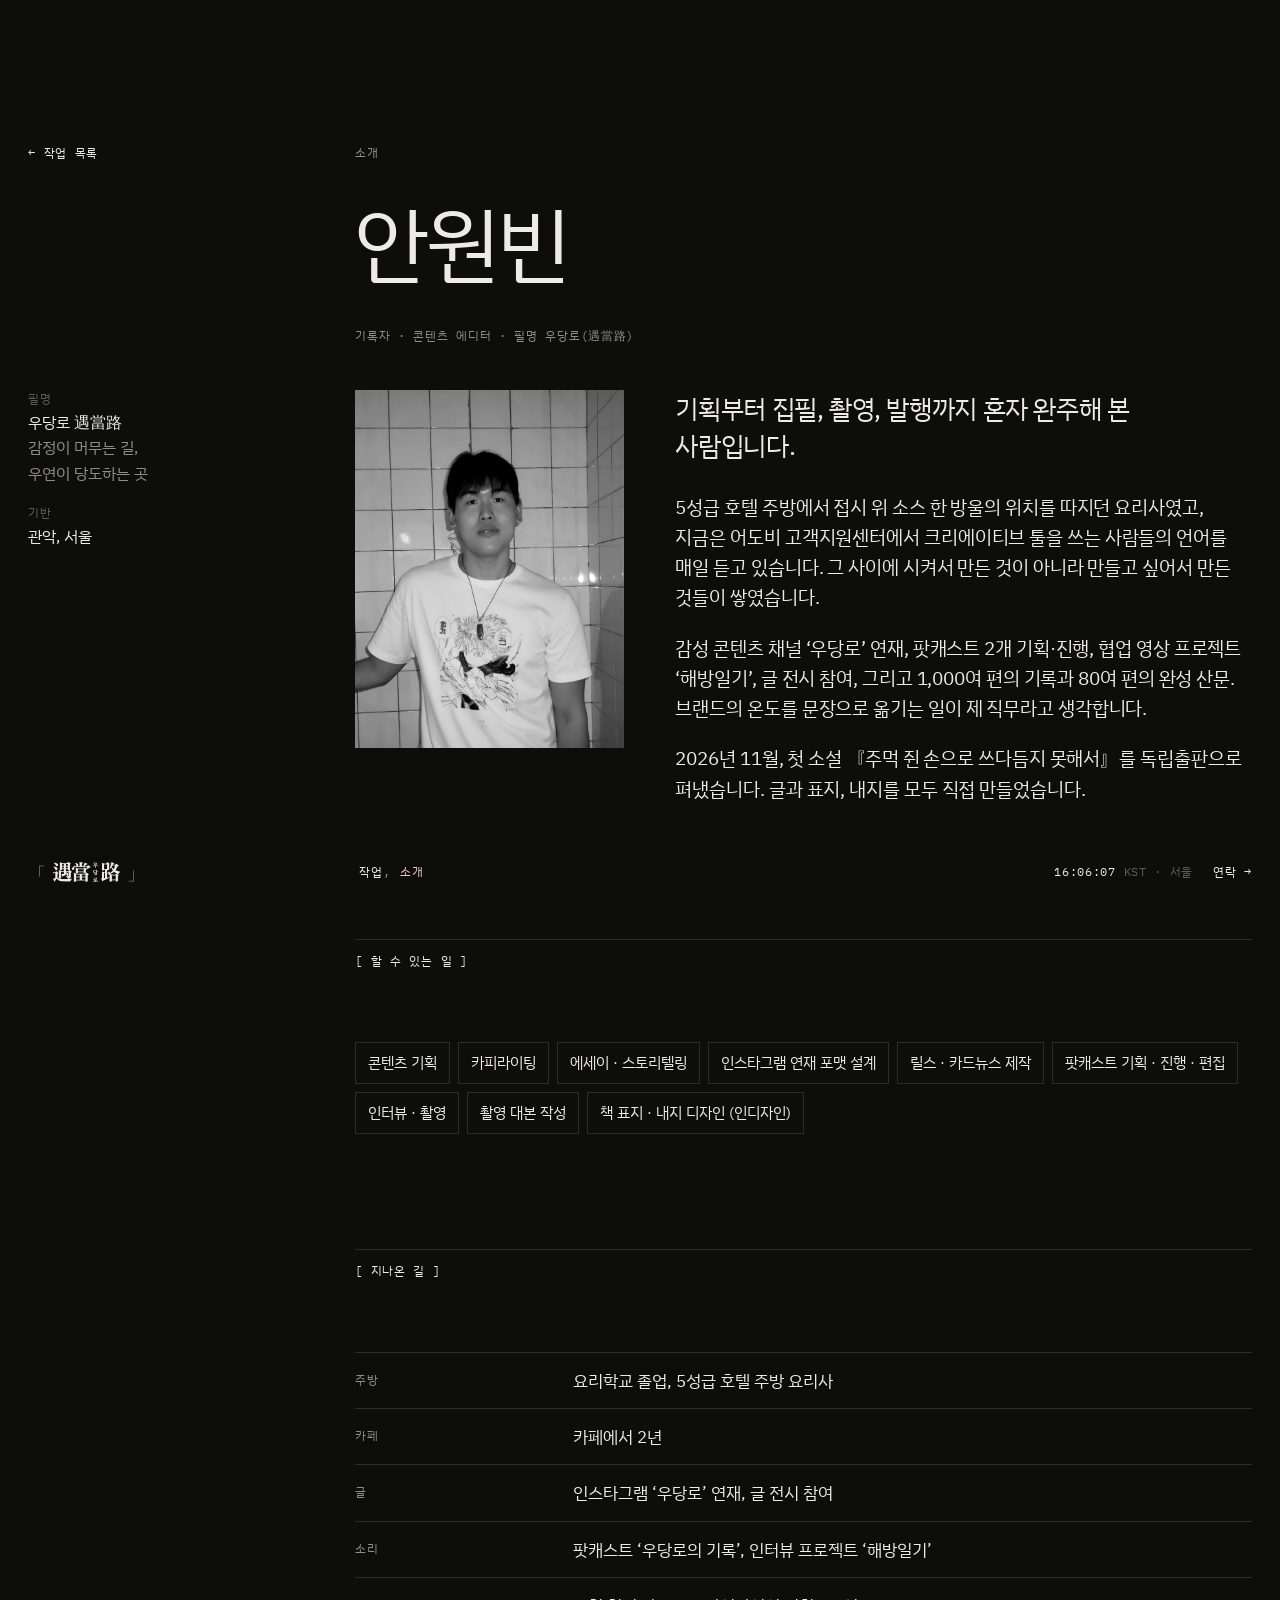
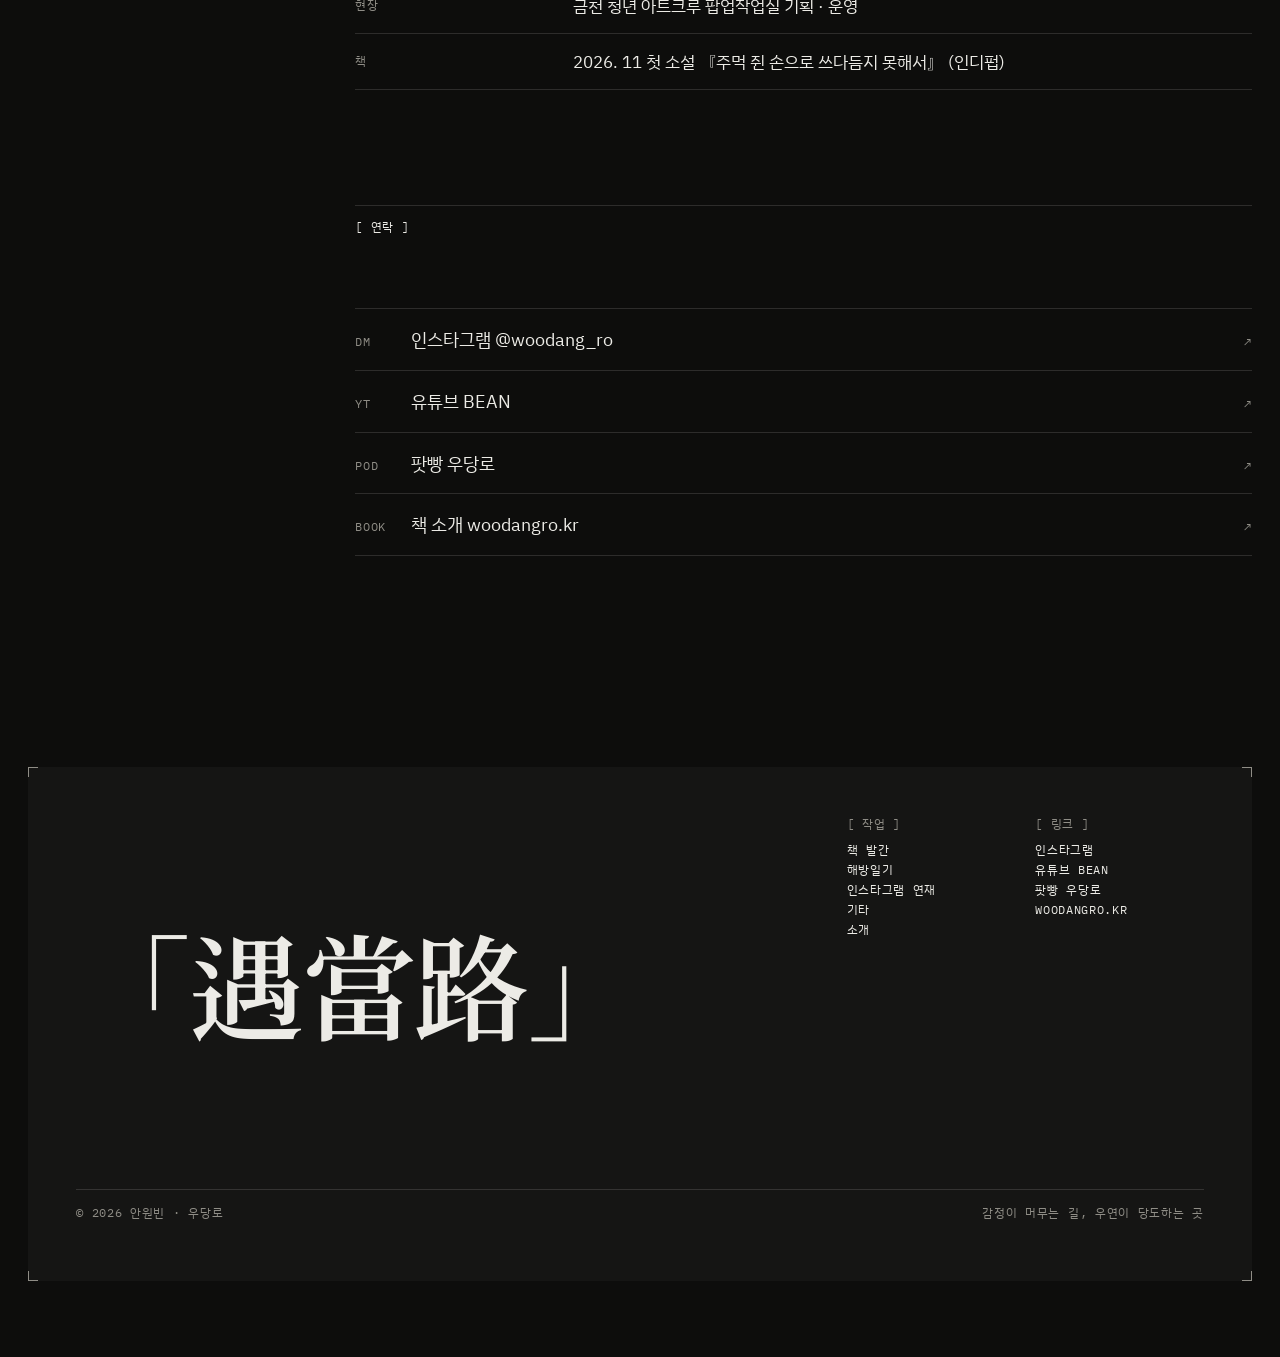
==== about/index.html @ 2c6e069e "포트폴리오 새로 만들기: 책 발간 · 해방일기 · 인스타그램 연재 · 기타 · 소개 Co-Authored-By: Claude Opus 5.5 <noreply@anthropic.co" ====
<!DOCTYPE html>
<html lang="ko">
<head>
<meta charset="utf-8">
<meta name="viewport" content="width=device-width, initial-scale=1, viewport-fit=cover">
<title>소개 — 안원빈 · 우당로</title>
<meta name="description" content="기록자 · 콘텐츠 에디터 안원빈. 필명 우당로(遇當路). 요리사에서 카페를 거쳐 글을 쓰기까지.">
<link rel="canonical" href="https://portfolio.woodangro.kr/about/">
<meta property="og:type" content="website">
<meta property="og:title" content="소개 — 안원빈 · 우당로">
<meta property="og:description" content="기록자 · 콘텐츠 에디터 안원빈. 필명 우당로(遇當路). 요리사에서 카페를 거쳐 글을 쓰기까지.">
<meta property="og:url" content="https://portfolio.woodangro.kr/about/">
<meta property="og:image" content="https://portfolio.woodangro.kr/img/og.jpg">
<meta name="twitter:card" content="summary_large_image">
<meta name="theme-color" content="#0d0d0c">
<link rel="icon" href="../img/favicon.png">
<link rel="preconnect" href="https://fonts.googleapis.com">
<link rel="preconnect" href="https://fonts.gstatic.com" crossorigin>
<link rel="stylesheet" href="https://fonts.googleapis.com/css2?family=Gowun+Batang:wght@400;700&family=IBM+Plex+Mono:wght@400;500&family=IBM+Plex+Sans+KR:wght@300;400;500&family=Noto+Serif+KR:wght@300;600&display=swap">
<link rel="stylesheet" href="../assets/site.css">
</head>
<body>

<div class="bar" role="navigation" aria-label="사이트 메뉴">
  <a class="seal" href="../" aria-label="처음으로"><span class="br">「</span><img src="../img/logo-w.png" alt="遇當路" width="66" height="20"><span class="br">」</span></a>
  <nav><a href="../#work">작업</a><a href="../about/" aria-current="page">소개</a></nav>
  <p class="clock" id="clock" aria-hidden="true"></p>
  <a class="contact" href="../about/#contact">연락 →</a>
</div>
<main>
<header class="p-head">
  <a class="back mono" href="../">← 작업 목록</a>
  <p class="kicker mono mute">소개</p>
  <h1>안원빈</h1>
  <p class="lede mono">기록자 · 콘텐츠 에디터 · 필명 우당로(遇當路)</p>
</header>
<div class="p-body">
<aside class="p-meta rv"><dl><dt class="mono">필명</dt><dd>우당로 遇當路<br><span class="mute">감정이 머무는 길,<br>우연이 당도하는 곳</span></dd><dt class="mono">기반</dt><dd>관악, 서울</dd></dl></aside>
<div class="p-main">
  <div class="about-grid">
    <figure class="rv"><img src="../img/me.jpg" alt="안원빈" width="784" height="1045"></figure>
    <div class="prose rv" style="margin:0">
      <p class="first">기획부터 집필, 촬영, 발행까지 혼자 완주해 본 사람입니다.</p>
      <p>5성급 호텔 주방에서 접시 위 소스 한 방울의 위치를 따지던 요리사였고, 지금은 어도비 고객지원센터에서 크리에이티브 툴을 쓰는 사람들의 언어를 매일 듣고 있습니다. 그 사이에 시켜서 만든 것이 아니라 만들고 싶어서 만든 것들이 쌓였습니다.</p>
      <p>감성 콘텐츠 채널 ‘우당로’ 연재, 팟캐스트 2개 기획·진행, 협업 영상 프로젝트 ‘해방일기’, 글 전시 참여, 그리고 1,000여 편의 기록과 80여 편의 완성 산문. 브랜드의 온도를 문장으로 옮기는 일이 제 직무라고 생각합니다.</p>
      <p>2026년 11월, 첫 소설 『주먹 쥔 손으로 쓰다듬지 못해서』를 독립출판으로 펴냈습니다. 글과 표지, 내지를 모두 직접 만들었습니다.</p>
    </div>
  </div>
  <h2 class="sec-label mono" style="font-weight:400"><span>[ 할 수 있는 일 ]</span></h2>
  <ul class="skills rv"><li>콘텐츠 기획</li><li>카피라이팅</li><li>에세이 · 스토리텔링</li><li>인스타그램 연재 포맷 설계</li><li>릴스 · 카드뉴스 제작</li><li>팟캐스트 기획 · 진행 · 편집</li><li>인터뷰 · 촬영</li><li>촬영 대본 작성</li><li>책 표지 · 내지 디자인 (인디자인)</li></ul>
  <h2 class="sec-label mono" style="font-weight:400"><span>[ 지나온 길 ]</span></h2>
  <ul class="cv rv"><li><span class="mono">주방</span><span>요리학교 졸업, 5성급 호텔 주방 요리사</span></li><li><span class="mono">카페</span><span>카페에서 2년</span></li><li><span class="mono">글</span><span>인스타그램 ‘우당로’ 연재, 글 전시 참여</span></li><li><span class="mono">소리</span><span>팟캐스트 ‘우당로의 기록’, 인터뷰 프로젝트 ‘해방일기’</span></li><li><span class="mono">현장</span><span>금천 청년 아트크루 팝업작업실 기획 · 운영</span></li><li><span class="mono">책</span><span>2026. 11 첫 소설 『주먹 쥔 손으로 쓰다듬지 못해서』 (인디펍)</span></li></ul>
  <h2 class="sec-label mono" style="font-weight:400" id="contact"><span>[ 연락 ]</span></h2>
  <ul class="links rv" style="margin-bottom:clamp(60px,9vw,120px)">
    <li><a href="https://www.instagram.com/woodang_ro/" target="_blank" rel="noopener"><span class="mono mute">DM</span><span class="t">인스타그램 @woodang_ro</span><span class="mono mute">↗</span></a></li>
    <li><a href="https://www.youtube.com/@BEAN-zq9ng" target="_blank" rel="noopener"><span class="mono mute">YT</span><span class="t">유튜브 BEAN</span><span class="mono mute">↗</span></a></li>
    <li><a href="https://www.podbbang.com/channels/1793756" target="_blank" rel="noopener"><span class="mono mute">POD</span><span class="t">팟빵 우당로</span><span class="mono mute">↗</span></a></li>
    <li><a href="https://woodangro.kr/" target="_blank" rel="noopener"><span class="mono mute">BOOK</span><span class="t">책 소개 woodangro.kr</span><span class="mono mute">↗</span></a></li>
  </ul>
</div>
</div>
</main>

<footer class="foot rv">
  <div class="ticks" aria-hidden="true"><i></i><i></i><i></i><i></i></div>
  <p class="big" aria-label="우당로"><span class="br">「</span>遇當路<span class="br">」</span></p>
  <div class="cols mono">
    <div><p>[ 작업 ]</p><ul><li><a href="../book/">책 발간</a></li><li><a href="../haebang/">해방일기</a></li><li><a href="../instagram/">인스타그램 연재</a></li><li><a href="../etc/">기타</a></li><li><a href="../about/">소개</a></li></ul></div>
    <div><p>[ 링크 ]</p><ul>
      <li><a href="https://www.instagram.com/woodang_ro/" target="_blank" rel="noopener">인스타그램</a></li>
      <li><a href="https://www.youtube.com/@BEAN-zq9ng" target="_blank" rel="noopener">유튜브 BEAN</a></li>
      <li><a href="https://www.podbbang.com/channels/1793756" target="_blank" rel="noopener">팟빵 우당로</a></li>
      <li><a href="https://woodangro.kr/" target="_blank" rel="noopener">woodangro.kr</a></li>
    </ul></div>
  </div>
  <p class="copy mono"><span>© 2026 안원빈 · 우당로</span><span>감정이 머무는 길, 우연이 당도하는 곳</span></p>
</footer>
<script src="../assets/site.js" defer></script>
</body>
</html>
---- assets/site.css ----
/* 안원빈 · 우당로 포트폴리오 */
:root{
  --bg:#0d0d0c;
  --bg2:#151514;
  --fg:#ecebe6;
  --mute:#8f8d86;
  --dim:#5e5c57;
  --rule:rgba(236,235,230,.14);
  --pink:#f3bdd0;
  --sans:"IBM Plex Sans KR","Apple SD Gothic Neo","Noto Sans KR",system-ui,sans-serif;
  --mono:"IBM Plex Mono","IBM Plex Sans KR",ui-monospace,monospace;
  --serif:"Gowun Batang","Noto Serif KR","AppleMyungjo",serif;
  --hanja:"Noto Serif KR","Nanum Myeongjo",serif;
  --gut:clamp(16px,2.2vw,32px);
  --bar:56px;
  --meta-w:clamp(200px,24vw,330px);
  color-scheme:dark;
}
*{box-sizing:border-box}
html{-webkit-text-size-adjust:100%;scroll-padding-top:24px}
@media (prefers-reduced-motion:no-preference){html{scroll-behavior:smooth}}
body{margin:0;background:var(--bg);color:var(--fg);font-family:var(--sans);font-weight:400;line-height:1.6;-webkit-font-smoothing:antialiased;overflow-x:hidden}
img,video{display:block;max-width:100%;height:auto}
a{color:inherit;text-decoration:none}
a:focus-visible,button:focus-visible{outline:1px solid var(--pink);outline-offset:4px}
button{font:inherit;color:inherit;background:none;border:0;padding:0;cursor:pointer}
.mono{font-family:var(--mono);font-size:11.5px;letter-spacing:.06em;line-height:1.55;text-transform:uppercase}
.mute{color:var(--mute)}
.sr{position:absolute;width:1px;height:1px;overflow:hidden;clip:rect(0 0 0 0);white-space:nowrap}
main{padding-bottom:calc(var(--bar) + 40px)}

/* ───────── 하단 고정 막대 ───────── */
.bar{position:fixed;z-index:60;left:0;right:0;bottom:0;height:var(--bar);display:grid;grid-template-columns:var(--meta-w) 1fr auto auto;align-items:center;gap:20px;padding:0 var(--gut);background:linear-gradient(rgba(13,13,12,0),rgba(13,13,12,.92) 40%);}
.bar .seal{display:flex;align-items:center;gap:8px;font-family:var(--mono);font-size:13px}
.bar .seal img{height:20px;width:auto}
.bar .seal .br{color:var(--mute);font-family:var(--hanja);font-size:17px;line-height:1}
.bar nav{display:flex;gap:2px;font-family:var(--mono);font-size:11.5px;letter-spacing:.06em}
.bar nav a{padding:6px 4px;color:var(--fg)}
.bar nav a:not(:last-child)::after{content:",";color:var(--mute)}
.bar nav a[aria-current="page"]{color:var(--pink)}
.bar .clock{font-family:var(--mono);font-size:11.5px;letter-spacing:.06em;font-variant-numeric:tabular-nums;min-width:15ch}
.bar .clock span{color:var(--dim)}
.bar .contact{font-family:var(--mono);font-size:11.5px;letter-spacing:.06em;padding:6px 0}
.bar a:hover{color:var(--pink)}
@media (max-width:720px){
  .bar{grid-template-columns:auto 1fr auto;gap:14px}
  .bar .clock{display:none}
  .bar nav{justify-content:center}
}

/* ───────── 모서리 표식 ───────── */
.ticks{position:absolute;inset:0;pointer-events:none}
.ticks i{position:absolute;width:10px;height:10px;border-color:var(--mute);border-style:solid;border-width:0}
.ticks i:nth-child(1){left:0;top:0;border-left-width:1px;border-top-width:1px}
.ticks i:nth-child(2){right:0;top:0;border-right-width:1px;border-top-width:1px}
.ticks i:nth-child(3){left:0;bottom:0;border-left-width:1px;border-bottom-width:1px}
.ticks i:nth-child(4){right:0;bottom:0;border-right-width:1px;border-bottom-width:1px}

/* ───────── 첫 화면 ───────── */
.hero{position:relative;min-height:100svh;display:grid;grid-template-columns:var(--meta-w) minmax(0,1fr);grid-template-rows:auto 1fr auto;padding:var(--gut) var(--gut) calc(var(--bar) + 24px);gap:0 20px}
.hero .ver{grid-column:1;grid-row:1;align-self:start;margin:clamp(120px,24vh,220px) 0 0;display:flex;align-items:center;gap:8px}
.hero .ver::before{content:"";width:7px;height:7px;background:var(--fg)}
.hero .mark{grid-column:2;grid-row:1;min-width:0;margin:clamp(24px,5vh,56px) 0 0;justify-self:end;display:flex;align-items:flex-start;gap:clamp(2px,.6vw,10px);font-family:var(--hanja);font-weight:600;font-size:clamp(76px,min(12.2vw,24vh),210px);line-height:.92;letter-spacing:-.02em;color:var(--fg)}
.hero .mark .br{font-weight:300;color:var(--fg)}
.hero .mark .br:first-child{align-self:flex-start;transform:translateY(-.08em)}
.hero .mark .br:last-child{align-self:flex-end;transform:translateY(.12em)}
.hero .mark .ch{display:inline-block}
.hero .frame{grid-column:1 / -1;grid-row:2;position:relative;margin:clamp(24px,6vh,64px) 0 0;min-height:clamp(180px,30vh,300px);display:grid;grid-template-columns:var(--meta-w) minmax(0,1fr);gap:0 20px;align-items:center}
.hero .frame .who{grid-column:1;padding-left:2px}
.hero .frame .lede{grid-column:2;max-width:640px}
.hero .lede h1{margin:0 0 14px;font-family:var(--sans);font-weight:400;font-size:clamp(26px,2.6vw,36px);letter-spacing:-.01em;line-height:1.2}
.hero .lede p{margin:0}
.hero .rule{grid-column:2;grid-row:3;display:flex;align-items:center;gap:0;margin-top:18px;width:min(220px,40vw)}
.hero .rule::before,.hero .rule::after{content:"";height:1px;background:var(--dim);flex:1}
.hero .rule i{width:1px;height:22px;background:var(--mute)}
@media (max-width:720px){
  .hero{grid-template-columns:1fr;min-height:92svh}
  .hero .ver{grid-column:1;margin-top:8px}
  .hero .mark{grid-column:1;grid-row:2;justify-self:start;margin-top:16vh;font-size:clamp(56px,19vw,140px)}
  .hero .frame{grid-row:3;grid-template-columns:1fr;gap:28px;margin-top:40px;align-items:start;padding:18px 12px}
  .hero .frame .who,.hero .frame .lede{grid-column:1}
  .hero .rule{display:none}
}

/* ───────── 작업 목록 ───────── */
.works{padding:clamp(40px,8vh,100px) var(--gut) 40px}
.sec-label{display:flex;justify-content:space-between;align-items:baseline;border-top:1px solid var(--rule);padding-top:12px;margin-bottom:clamp(36px,6vw,72px)}
.grid3{display:grid;grid-template-columns:repeat(3,1fr);gap:clamp(40px,6vw,80px) clamp(16px,1.8vw,26px)}
.work{display:block;position:relative}
.work .no{display:block;color:var(--mute);margin-bottom:10px}
.work h3{margin:0;font-family:var(--sans);font-weight:400;font-size:clamp(22px,2.2vw,30px);line-height:1.25;letter-spacing:-.01em;word-break:keep-all}
.work .desc{margin:12px 0 0;color:var(--mute);max-width:34ch;word-break:keep-all}
.work .roles{margin:18px 0 14px}
.work .pic{position:relative;overflow:hidden;background:var(--bg2);aspect-ratio:4/3}
.work .pic img{width:100%;height:100%;object-fit:cover;transition:transform .9s cubic-bezier(.2,.7,.2,1),filter .6s}
.work:hover .pic img{transform:scale(1.035)}
.work:hover h3{color:var(--pink)}
.work .pic .go{position:absolute;right:10px;bottom:10px;padding:5px 8px;background:rgba(13,13,12,.8);opacity:0;transition:opacity .3s}
.work:hover .pic .go,.work:focus-visible .pic .go{opacity:1}
@media (min-width:900px){
  .grid3 .work:nth-child(1){grid-column:1;grid-row:1}
  .grid3 .work:nth-child(2){grid-column:3;grid-row:1;margin-top:clamp(120px,18vw,260px)}
  .grid3 .work:nth-child(3){grid-column:2;grid-row:2;margin-top:calc(clamp(40px,6vw,100px) * -1)}
  .grid3 .work:nth-child(4){grid-column:1;grid-row:2;margin-top:clamp(160px,22vw,320px)}
  .grid3 .work:nth-child(5){grid-column:3;grid-row:3}
}
@media (max-width:899px){.grid3{grid-template-columns:1fr 1fr}}
@media (max-width:620px){.grid3{grid-template-columns:1fr}}

/* ───────── 태도 ───────── */
.approach{display:grid;grid-template-columns:var(--meta-w) 1fr;gap:20px;padding:clamp(80px,14vh,160px) var(--gut)}
.approach p.big{grid-column:2;margin:0;max-width:24em;font-family:var(--sans);font-weight:400;font-size:clamp(22px,2.6vw,38px);line-height:1.35;letter-spacing:-.015em;word-break:keep-all}
.approach .more{grid-column:2;margin-top:40px}
.approach .more a:hover{color:var(--pink)}
@media (max-width:720px){.approach{grid-template-columns:1fr}.approach p.big,.approach .more{grid-column:1}}

/* ───────── 바닥 ───────── */
.foot{position:relative;margin:0 var(--gut) calc(var(--bar) + 20px);padding:clamp(28px,4vw,48px);background:var(--bg2);display:grid;grid-template-columns:1fr 1fr 1fr;gap:28px;align-items:end}
.foot .big{font-family:var(--hanja);font-weight:600;font-size:clamp(56px,9vw,140px);line-height:.9;letter-spacing:-.02em;grid-column:1 / 3}
.foot .big .br{font-weight:300}
.foot ul{list-style:none;margin:0;padding:0}
.foot li{margin:2px 0}
.foot a:hover{color:var(--pink)}
.foot .cols{display:grid;grid-template-columns:1fr 1fr;gap:20px;align-self:start}
.foot .cols p{margin:0 0 8px;color:var(--mute)}
.foot .copy{grid-column:1 / -1;display:flex;justify-content:space-between;gap:16px;flex-wrap:wrap;color:var(--mute);border-top:1px solid var(--rule);padding-top:14px}
@media (max-width:720px){.foot{grid-template-columns:1fr}.foot .big{grid-column:1}}

/* ───────── 작업 상세 ───────── */
.p-head{position:relative;padding:clamp(90px,16vh,170px) var(--gut) clamp(28px,5vh,56px);display:grid;grid-template-columns:var(--meta-w) 1fr;gap:20px}
.p-head > *{grid-column:2}
.p-head .back{grid-column:1;grid-row:1;align-self:start}
.p-head .back:hover{color:var(--pink)}
.p-head .kicker{margin:0 0 18px}
.p-head h1{margin:0;font-family:var(--sans);font-weight:400;font-size:clamp(40px,6.4vw,96px);line-height:1.04;letter-spacing:-.025em;word-break:keep-all}
.p-head .lede{margin:22px 0 0;max-width:62ch;color:var(--mute)}
.p-body{display:grid;grid-template-columns:var(--meta-w) 1fr;gap:20px;padding:0 var(--gut)}
.p-meta{align-self:start;position:sticky;top:24px}
.p-meta dl{margin:0}
.p-meta dt{color:var(--dim);margin-top:18px}
.p-meta dt:first-child{margin-top:0}
.p-meta dd{margin:2px 0 0}
.p-meta a{border-bottom:1px solid transparent}
.p-meta a:hover{color:var(--pink);border-color:var(--pink)}
.p-main{min-width:0}
.p-main > figure,.p-main > .media{margin:0 0 clamp(48px,7vw,90px)}
figure{margin:0}
figcaption{margin-top:10px;color:var(--mute)}
.prose{max-width:38em;margin:0 0 clamp(56px,8vw,110px)}
.prose p{margin:0 0 1.1em;font-family:var(--sans);font-size:clamp(17px,1.45vw,21px);line-height:1.62;letter-spacing:-.005em;word-break:keep-all}
.prose p.first{font-size:clamp(20px,2vw,28px);line-height:1.45;letter-spacing:-.015em}
.prose blockquote{margin:0 0 1.2em;padding:0;font-family:var(--serif);font-size:clamp(20px,2vw,26px);line-height:1.6;color:var(--fg)}
.prose .note{color:var(--mute);font-size:15px}
@media (max-width:820px){
  .p-head{grid-template-columns:1fr}
  .p-head > *,.p-head .back{grid-column:1}
  .p-head .back{grid-row:auto;margin-bottom:28px}
  .p-body{grid-template-columns:1fr}
  .p-meta{position:static;display:grid;grid-template-columns:1fr 1fr;gap:14px 20px;margin-bottom:40px}
  .p-meta dl{display:contents}
  .p-meta dt{margin:0}
}

/* 과정 */
.steps{list-style:none;margin:0 0 clamp(60px,9vw,120px);padding:0;counter-reset:st}
.step{border-top:1px solid var(--rule);padding:22px 0 clamp(40px,6vw,72px);display:grid;grid-template-columns:minmax(140px,22%) 1fr;gap:20px}
.step > div{min-width:0}
.step > header .mono{color:var(--mute)}
.step h3{margin:6px 0 0;font-family:var(--sans);font-weight:400;font-size:clamp(20px,1.8vw,26px);line-height:1.3;word-break:keep-all}
.step .txt{max-width:36em;margin:0 0 22px;font-size:17px;line-height:1.7;word-break:keep-all;color:#d6d4ce}
.step .txt p{margin:0 0 .8em}
@media (max-width:820px){.step{grid-template-columns:1fr}}

.row{display:grid;gap:clamp(10px,1.2vw,16px);align-items:start}
.row.c2{grid-template-columns:1fr 1fr}
.row.c3{grid-template-columns:repeat(3,1fr)}
.row.c4{grid-template-columns:repeat(4,1fr)}
.row.c6{grid-template-columns:repeat(6,1fr)}
@media (max-width:720px){.row.c3,.row.c4{grid-template-columns:1fr 1fr}.row.c6{grid-template-columns:repeat(3,1fr)}.row.c2.stack{grid-template-columns:1fr}}
.row img{width:100%;height:auto;background:var(--bg2)}
.shot{border:1px solid var(--rule)}
.zoomable{cursor:zoom-in;display:block;width:100%}

/* 영상 (눌러서 재생) */
.yt{position:relative;display:block;width:100%;aspect-ratio:16/9;background:#000;overflow:hidden}
.yt img{width:100%;height:100%;object-fit:cover;opacity:.88;transition:opacity .3s,transform .8s cubic-bezier(.2,.7,.2,1)}
.yt:hover img{opacity:1;transform:scale(1.02)}
.yt .play{position:absolute;left:14px;bottom:12px;display:flex;align-items:center;gap:8px;padding:7px 10px;background:rgba(13,13,12,.82)}
.yt .play::before{content:"";width:0;height:0;border-left:8px solid var(--fg);border-top:5px solid transparent;border-bottom:5px solid transparent}
.yt iframe{position:absolute;inset:0;width:100%;height:100%;border:0}
video.player{width:100%;background:#000}

/* 회차 목록 */
.eps{display:grid;grid-template-columns:repeat(2,1fr);gap:clamp(28px,4vw,48px) clamp(14px,1.6vw,24px);margin:0 0 clamp(60px,9vw,120px)}
.ep .t{margin:12px 0 4px;font-size:16px;line-height:1.5;word-break:keep-all}
.ep .t q{quotes:"“" "”"}
@media (max-width:720px){.eps{grid-template-columns:1fr}}

/* 연재 줄 */
.series{border-top:1px solid var(--rule);padding:18px 0 clamp(44px,6vw,80px)}
.series header{display:flex;justify-content:space-between;align-items:baseline;gap:16px;margin-bottom:18px}
.series h3{margin:0;font-weight:400;font-size:clamp(20px,2vw,28px);word-break:keep-all}
.rail{display:grid;grid-auto-flow:column;grid-auto-columns:clamp(150px,17vw,240px);gap:12px;overflow-x:auto;scroll-snap-type:x mandatory;padding-bottom:12px;scrollbar-width:thin;scrollbar-color:var(--dim) transparent}
.rail button{scroll-snap-align:start;display:block;background:var(--bg2)}
.rail img{width:100%;aspect-ratio:4/5;object-fit:cover;transition:opacity .3s}
.rail button:hover img{opacity:.8}
.rail.cards{grid-auto-columns:clamp(150px,15vw,210px)}
.rail.cards img{aspect-ratio:554/784}

/* 기타 */
.block{border-top:1px solid var(--rule);padding:18px 0 clamp(52px,7vw,96px)}
.block > header{display:flex;justify-content:space-between;gap:16px;align-items:baseline;margin-bottom:8px}
.block h2{margin:0;font-weight:400;font-size:clamp(22px,2.4vw,34px);line-height:1.25;word-break:keep-all}
.block .txt{max-width:38em;margin:10px 0 24px;color:#d6d4ce;font-size:17px;line-height:1.7;word-break:keep-all}
.links{list-style:none;margin:0;padding:0;border-top:1px solid var(--rule)}
.links li a{display:grid;grid-template-columns:4ch 1fr auto;gap:16px;align-items:baseline;padding:16px 0;border-bottom:1px solid var(--rule)}
.links li a:hover{color:var(--pink)}
.links .t{font-size:18px}

/* 다음 작업 */
.next{display:grid;grid-template-columns:var(--meta-w) 1fr;gap:20px;padding:clamp(40px,8vh,90px) var(--gut) 40px;border-top:1px solid var(--rule);margin:0 var(--gut)}
.next a{grid-column:2;display:block}
.next a span:last-child{display:block;font-size:clamp(32px,5vw,72px);line-height:1.08;letter-spacing:-.02em;margin-top:10px;word-break:keep-all}
.next a:hover span:last-child{color:var(--pink)}
@media (max-width:820px){.next{grid-template-columns:1fr;padding-left:0;padding-right:0}.next a{grid-column:1}}

/* 소개 */
.about-grid{display:grid;grid-template-columns:minmax(220px,30%) 1fr;gap:clamp(24px,4vw,60px);align-items:start;margin-bottom:clamp(60px,9vw,120px)}
.about-grid img{filter:grayscale(1) contrast(1.04)}
@media (max-width:720px){.about-grid{grid-template-columns:1fr}.about-grid figure{max-width:320px}}
.cv{list-style:none;margin:0 0 clamp(60px,9vw,120px);padding:0;border-top:1px solid var(--rule)}
.cv li{display:grid;grid-template-columns:minmax(120px,22%) 1fr;gap:20px;padding:14px 0;border-bottom:1px solid var(--rule);font-size:17px}
.cv li .mono{color:var(--mute);padding-top:4px}
.skills{display:flex;flex-wrap:wrap;gap:8px;margin:0 0 clamp(60px,9vw,120px);padding:0;list-style:none}
.skills li{border:1px solid var(--rule);padding:8px 12px;font-size:15px}

/* 등장 */
.rv{opacity:0;transform:translateY(18px);transition:opacity .9s cubic-bezier(.2,.7,.2,1),transform .9s cubic-bezier(.2,.7,.2,1)}
.rv.in{opacity:1;transform:none}
@media (prefers-reduced-motion:reduce){.rv{opacity:1;transform:none;transition:none}.work .pic img{transition:none}}

/* 크게 보기 */
dialog.lb{width:100vw;height:100svh;max-width:none;max-height:none;margin:0;padding:0;border:0;background:rgba(10,10,9,.96);color:var(--fg)}
dialog.lb::backdrop{background:rgba(10,10,9,.96)}
.lb .stage{position:absolute;inset:56px 64px 72px;display:flex;align-items:center;justify-content:center}
.lb .stage img{max-width:100%;max-height:100%;width:auto;height:auto;object-fit:contain;user-select:none;-webkit-user-drag:none}
.lb .top{position:absolute;left:var(--gut);right:var(--gut);top:16px;display:flex;justify-content:space-between;align-items:center}
.lb .close{padding:8px 0}
.lb .nav{position:absolute;top:50%;transform:translateY(-50%);width:44px;height:64px;display:grid;place-items:center;color:var(--mute)}
.lb .nav:hover{color:var(--fg)}
.lb .prev{left:8px}.lb .next2{right:8px}
.lb .nav svg{width:22px;height:22px;fill:none;stroke:currentColor;stroke-width:1.4}
.lb .cap{position:absolute;left:var(--gut);right:var(--gut);bottom:20px;text-align:center;color:var(--mute)}
@media (max-width:720px){.lb .stage{inset:56px 8px 64px}.lb .nav{display:none}}
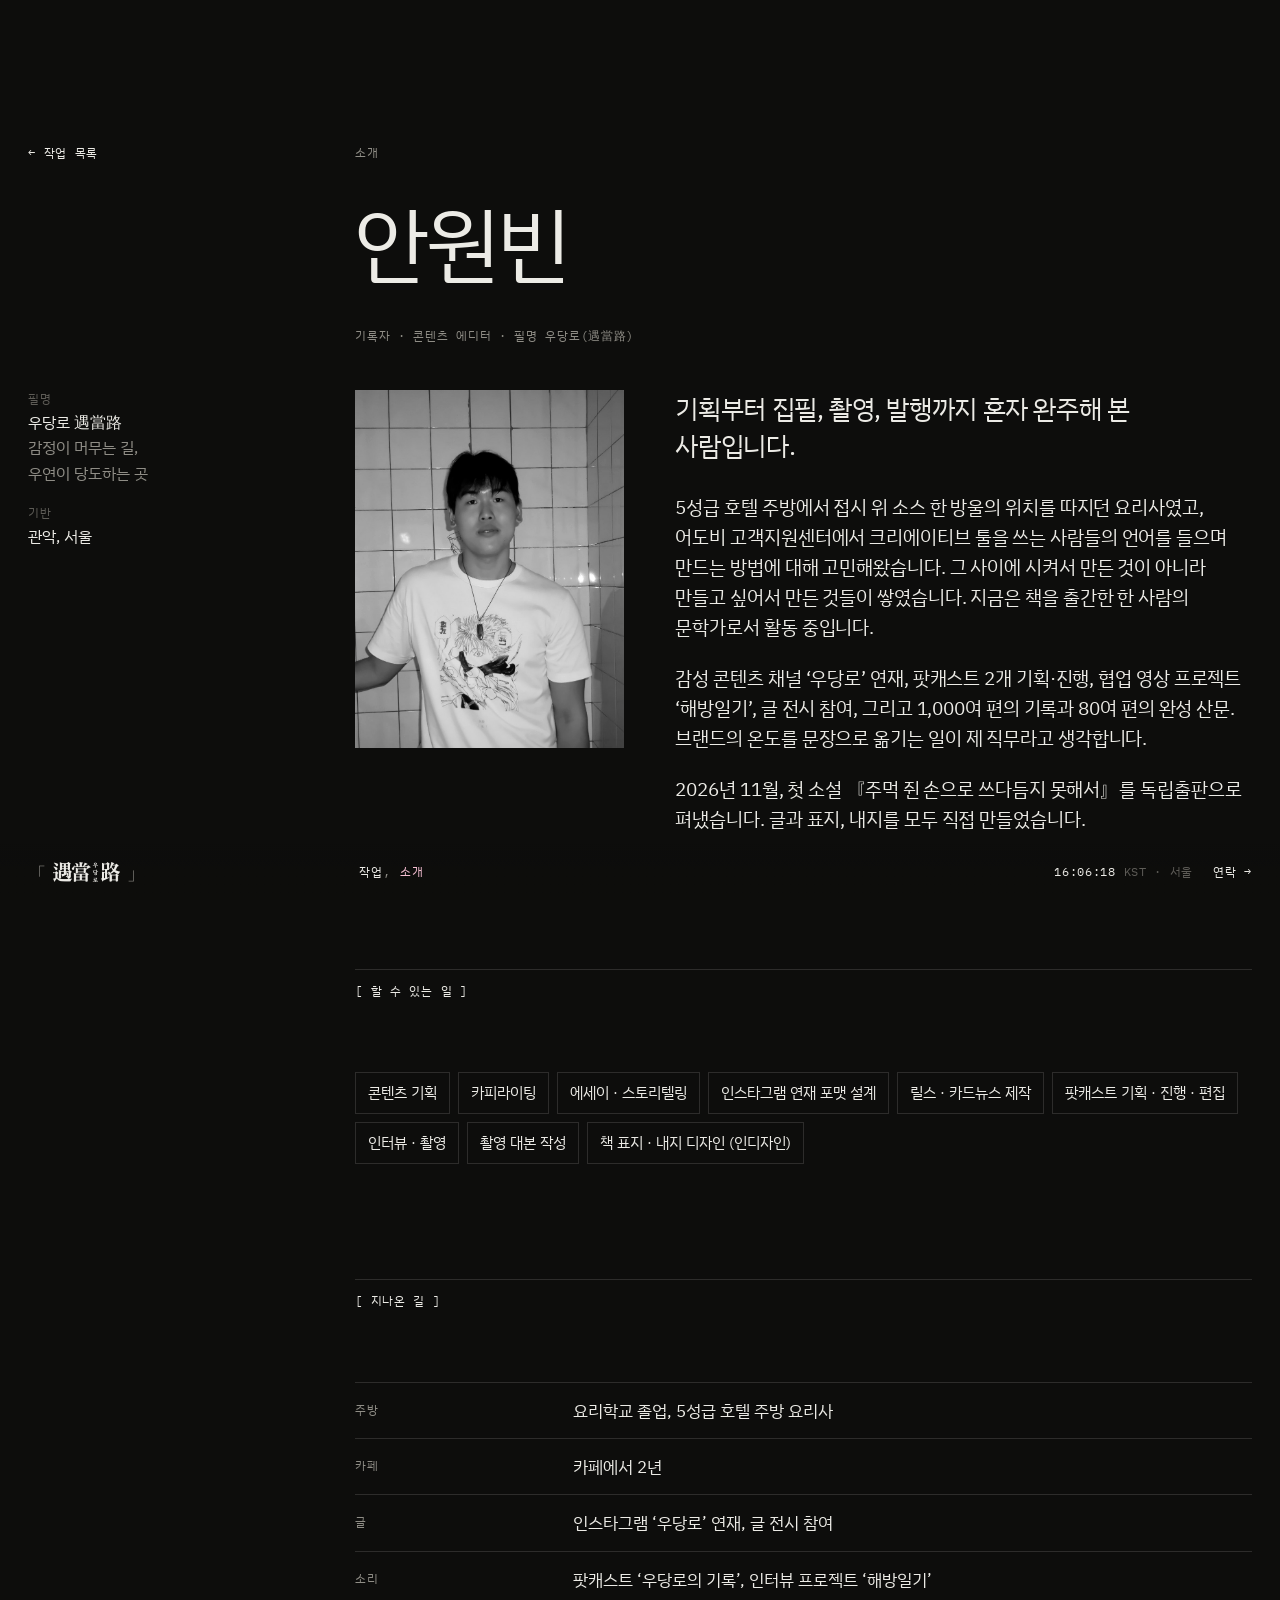
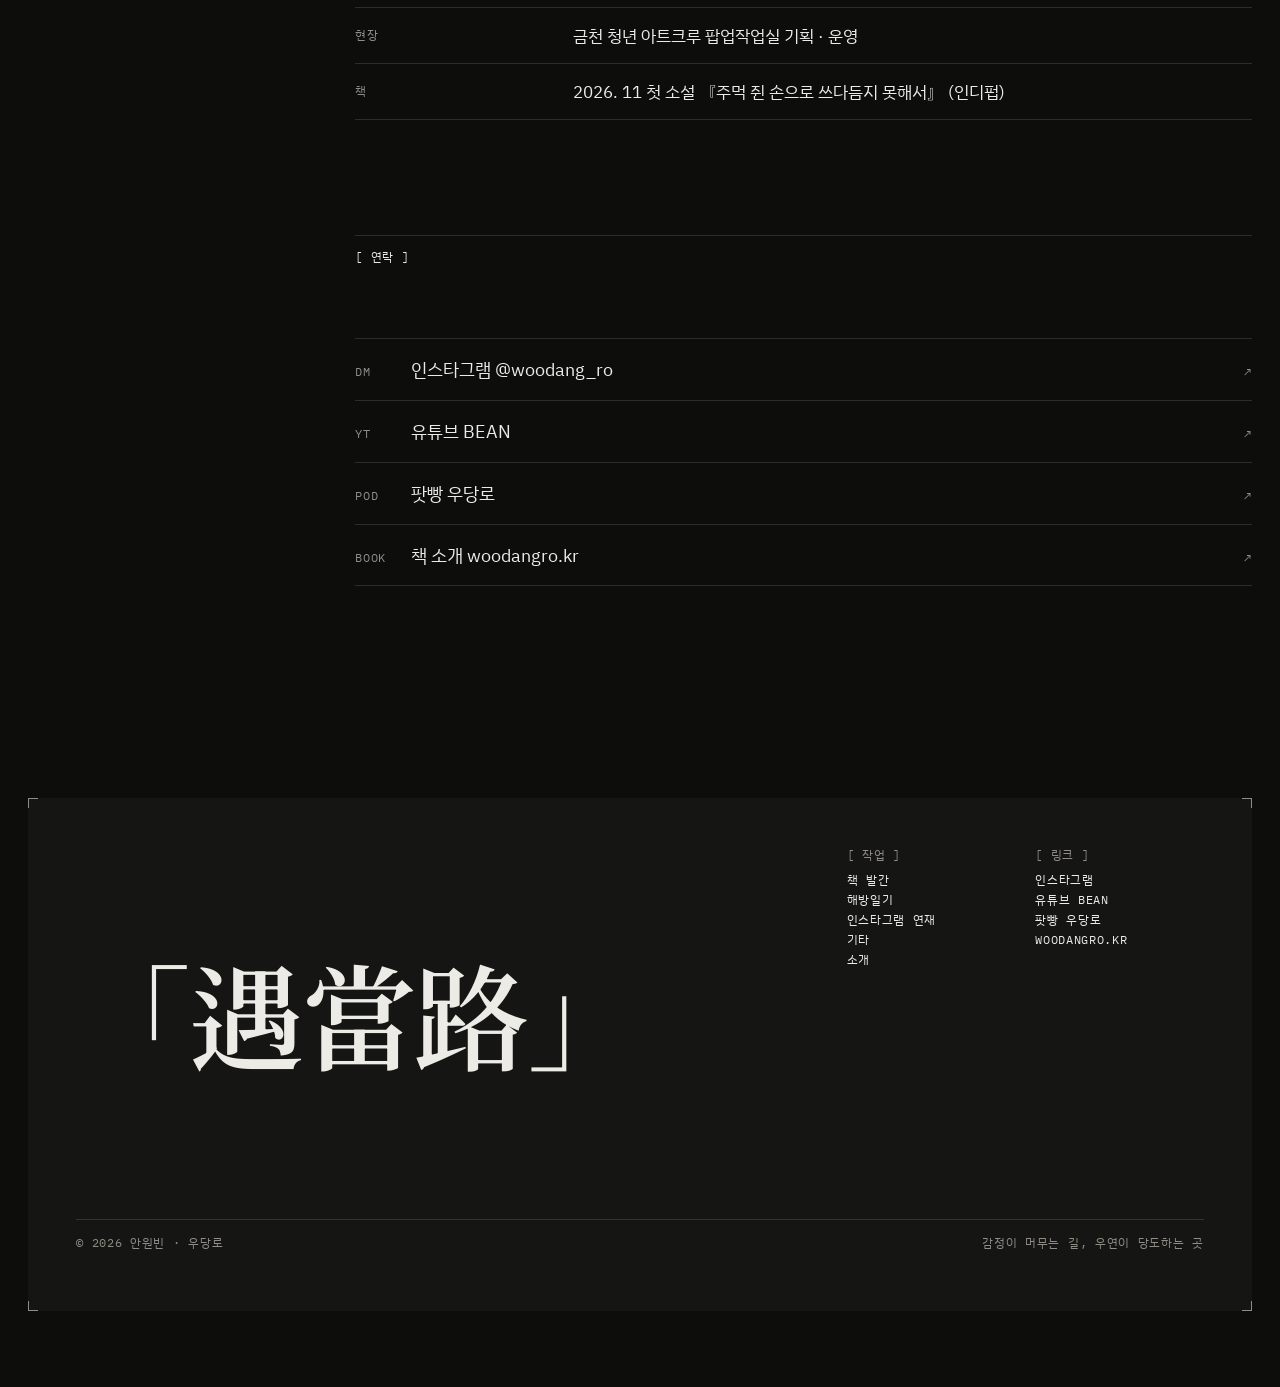
==== commit 345ad606: "소개 문장 수정: 어도비 경험과 지금의 활동 Co-Authored-By: Claude Opus 5.5 <noreply@anthropic.com> Claude-Session: htt" ====
--- a/about/index.html
+++ b/about/index.html
@@ -41,7 +41,7 @@
     <figure class="rv"><img src="../img/me.jpg" alt="안원빈" width="784" height="1045"></figure>
     <div class="prose rv" style="margin:0">
       <p class="first">기획부터 집필, 촬영, 발행까지 혼자 완주해 본 사람입니다.</p>
-      <p>5성급 호텔 주방에서 접시 위 소스 한 방울의 위치를 따지던 요리사였고, 지금은 어도비 고객지원센터에서 크리에이티브 툴을 쓰는 사람들의 언어를 매일 듣고 있습니다. 그 사이에 시켜서 만든 것이 아니라 만들고 싶어서 만든 것들이 쌓였습니다.</p>
+      <p>5성급 호텔 주방에서 접시 위 소스 한 방울의 위치를 따지던 요리사였고, 어도비 고객지원센터에서 크리에이티브 툴을 쓰는 사람들의 언어를 들으며 만드는 방법에 대해 고민해왔습니다. 그 사이에 시켜서 만든 것이 아니라 만들고 싶어서 만든 것들이 쌓였습니다. 지금은 책을 출간한 한 사람의 문학가로서 활동 중입니다.</p>
       <p>감성 콘텐츠 채널 ‘우당로’ 연재, 팟캐스트 2개 기획·진행, 협업 영상 프로젝트 ‘해방일기’, 글 전시 참여, 그리고 1,000여 편의 기록과 80여 편의 완성 산문. 브랜드의 온도를 문장으로 옮기는 일이 제 직무라고 생각합니다.</p>
       <p>2026년 11월, 첫 소설 『주먹 쥔 손으로 쓰다듬지 못해서』를 독립출판으로 펴냈습니다. 글과 표지, 내지를 모두 직접 만들었습니다.</p>
     </div>
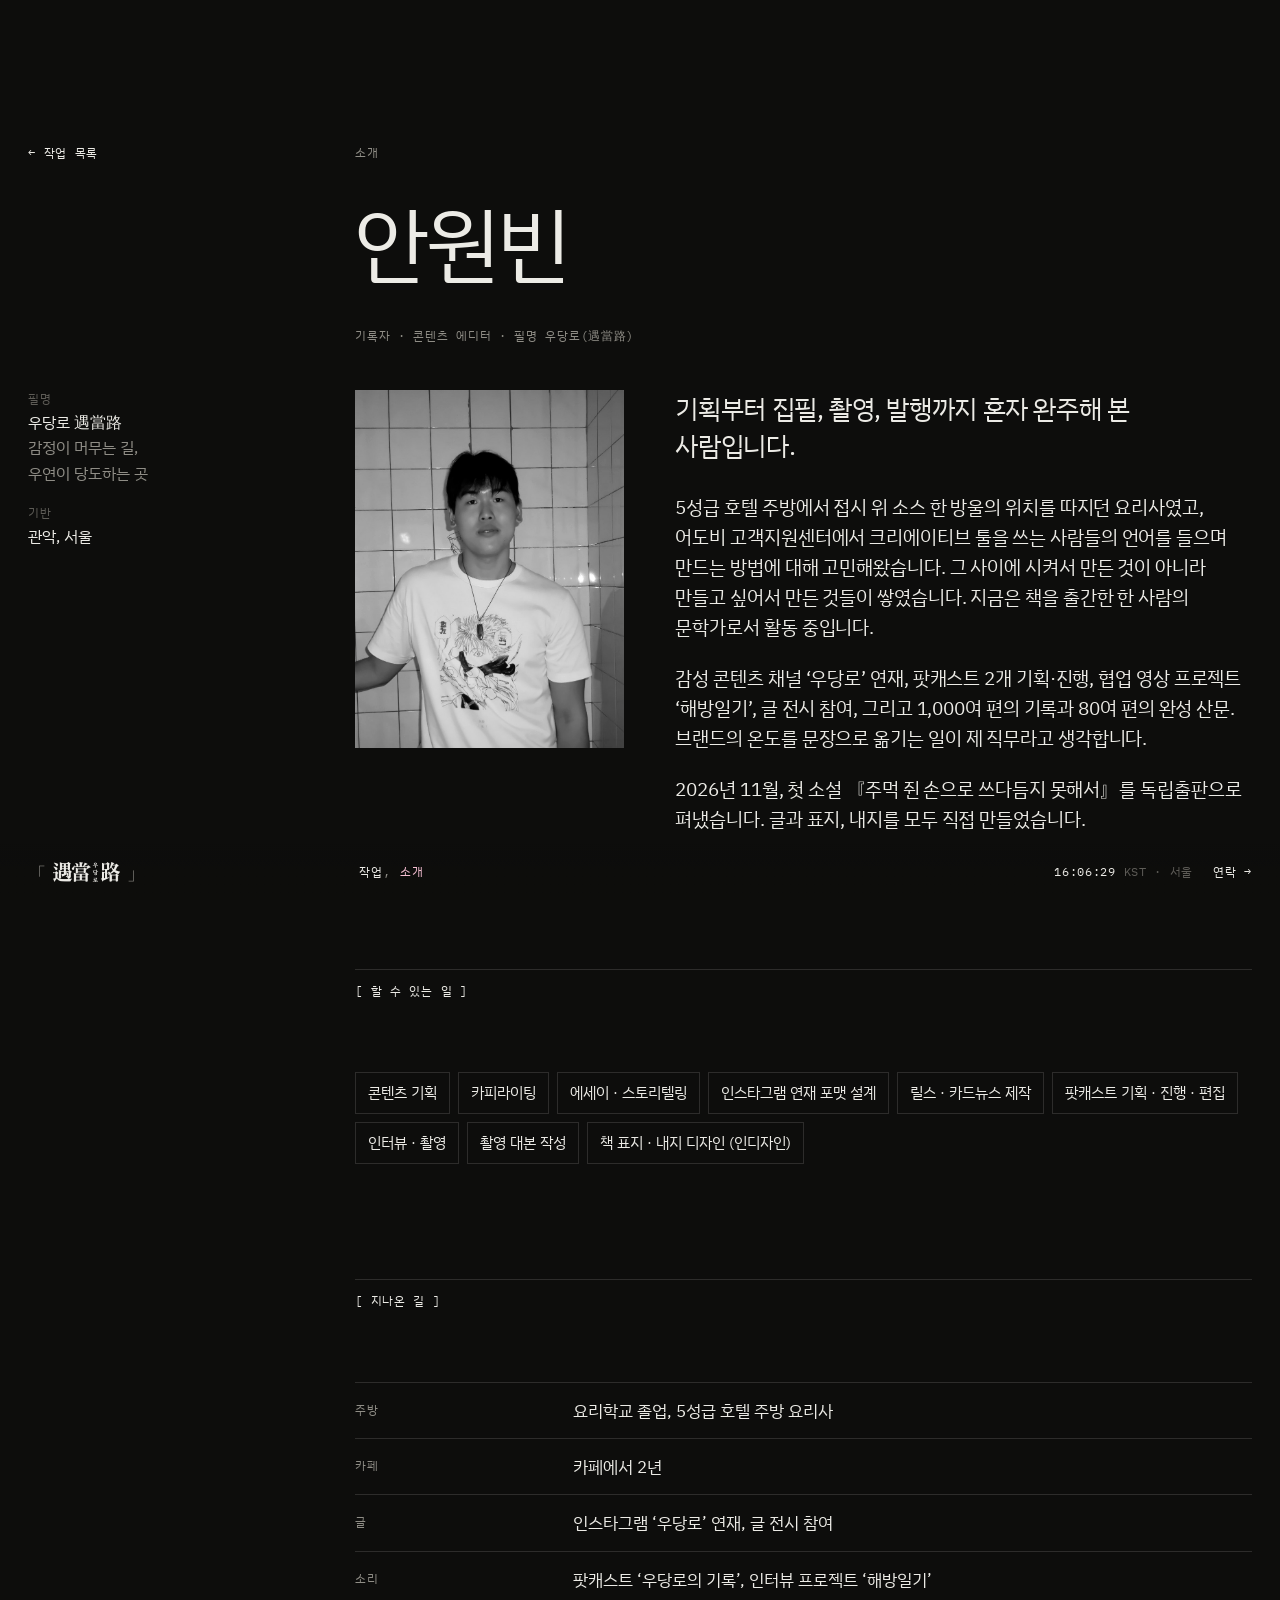
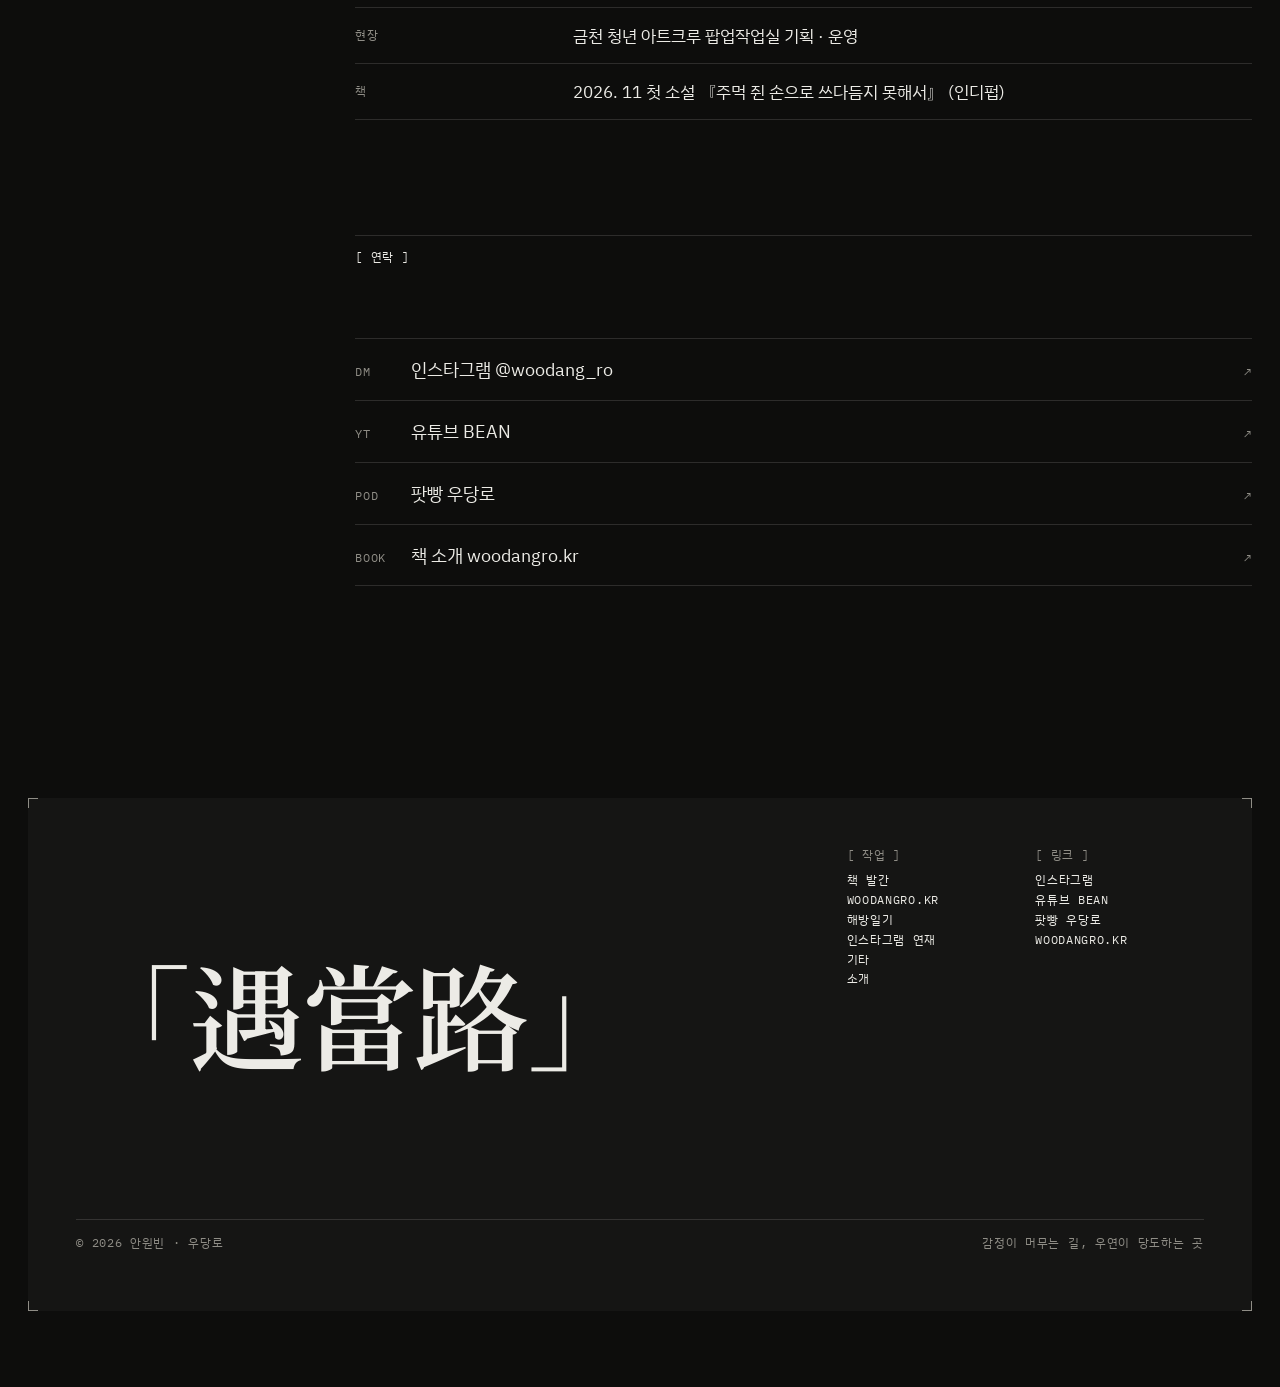
==== commit cf7b0b40: "작업 추가: woodangro.kr 웹 디자인 (메인 + 방 4개, 모바일, 과정 영상) Co-Authored-By: Claude Opus 5.5 <noreply@anthropic" ====
--- a/about/index.html
+++ b/about/index.html
@@ -65,7 +65,7 @@
   <div class="ticks" aria-hidden="true"><i></i><i></i><i></i><i></i></div>
   <p class="big" aria-label="우당로"><span class="br">「</span>遇當路<span class="br">」</span></p>
   <div class="cols mono">
-    <div><p>[ 작업 ]</p><ul><li><a href="../book/">책 발간</a></li><li><a href="../haebang/">해방일기</a></li><li><a href="../instagram/">인스타그램 연재</a></li><li><a href="../etc/">기타</a></li><li><a href="../about/">소개</a></li></ul></div>
+    <div><p>[ 작업 ]</p><ul><li><a href="../book/">책 발간</a></li><li><a href="../web/">woodangro.kr</a></li><li><a href="../haebang/">해방일기</a></li><li><a href="../instagram/">인스타그램 연재</a></li><li><a href="../etc/">기타</a></li><li><a href="../about/">소개</a></li></ul></div>
     <div><p>[ 링크 ]</p><ul>
       <li><a href="https://www.instagram.com/woodang_ro/" target="_blank" rel="noopener">인스타그램</a></li>
       <li><a href="https://www.youtube.com/@BEAN-zq9ng" target="_blank" rel="noopener">유튜브 BEAN</a></li>
--- a/assets/site.css
+++ b/assets/site.css
@@ -206,6 +206,8 @@
 .rail button:hover img{opacity:.8}
 .rail.cards{grid-auto-columns:clamp(150px,15vw,210px)}
 .rail.cards img{aspect-ratio:554/784}
+.rail.phones{grid-auto-columns:clamp(140px,16vw,220px)}
+.rail.phones img{aspect-ratio:390/844;object-fit:cover;object-position:top}
 
 /* 기타 */
 .block{border-top:1px solid var(--rule);padding:18px 0 clamp(52px,7vw,96px)}
